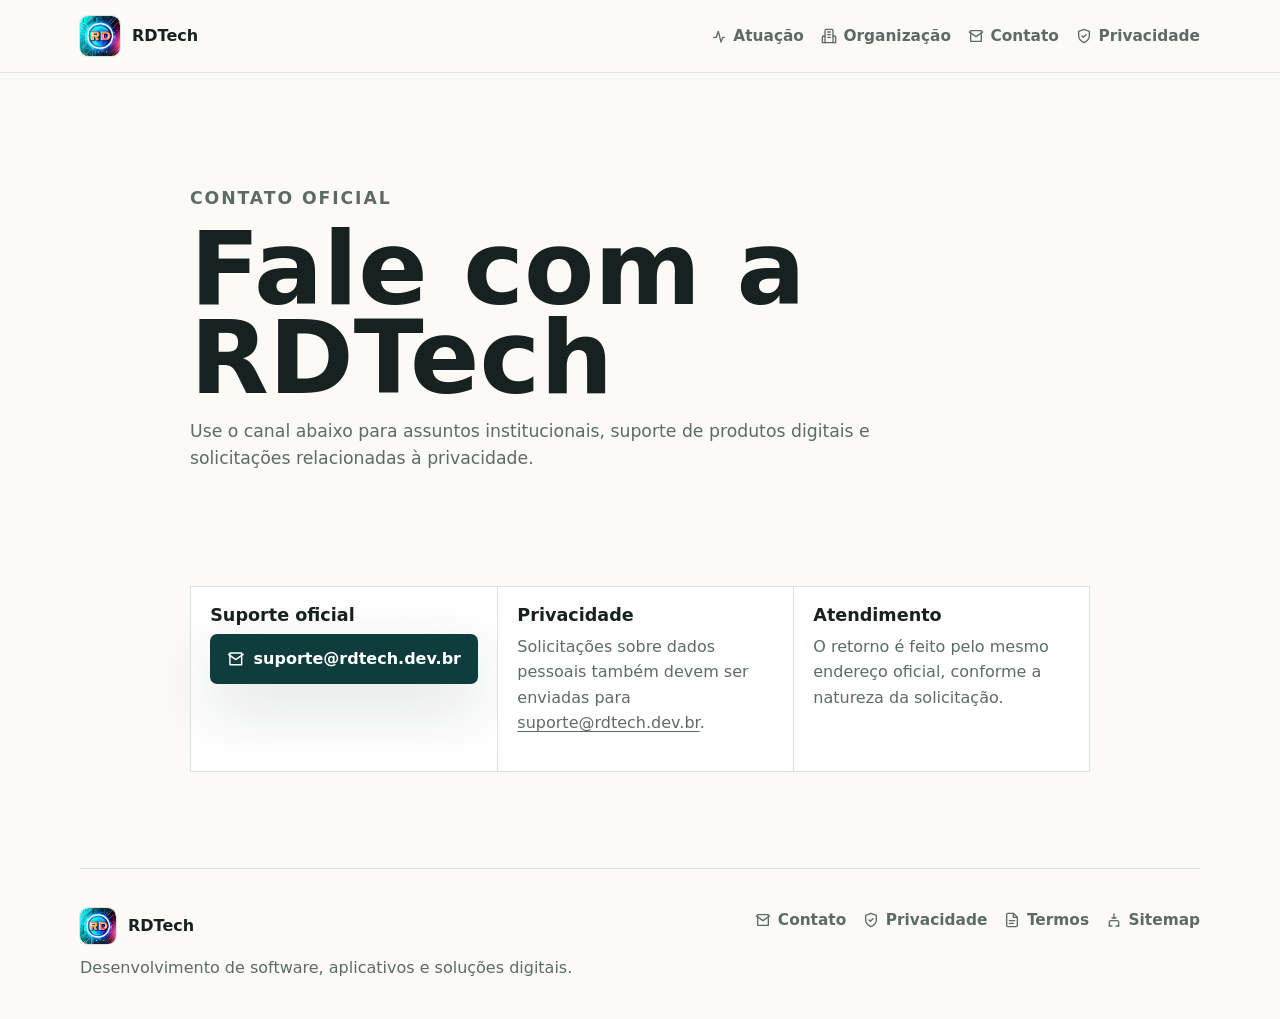
==== contato/index.html @ a83d0377 "Criar site oficial da RDTech" ====
<!doctype html>
<html lang="pt-BR">
  <head>
    <meta charset="utf-8">
    <meta name="viewport" content="width=device-width, initial-scale=1">
    <title>Contato | RDTech</title>
    <meta name="description" content="Canal oficial de contato da RDTech para suporte, privacidade e assuntos institucionais.">
    <meta name="robots" content="index, follow">
    <meta name="theme-color" content="#0f3d3e">
    <link rel="canonical" href="https://rdtech.dev.br/contato/">
    <link rel="icon" href="/assets/rdtech-icon.png" type="image/png">
    <link rel="apple-touch-icon" href="/assets/rdtech-icon.png">
    <link rel="stylesheet" href="/styles.css">
    <script type="application/ld+json">
      {
        "@context": "https://schema.org",
        "@type": "ContactPage",
        "name": "Contato | RDTech",
        "url": "https://rdtech.dev.br/contato/",
        "mainEntity": {
          "@type": "Organization",
          "name": "RDTech",
          "url": "https://rdtech.dev.br/",
          "email": "suporte@rdtech.dev.br"
        }
      }
    </script>
  </head>
  <body>
    <a class="skip-link" href="#conteudo">Ir para o conteúdo</a>
    <header class="site-header" aria-label="Cabeçalho principal">
      <nav class="nav-shell" aria-label="Navegação principal">
        <a class="brand" href="/" aria-label="RDTech, página inicial">
          <img class="brand-icon" src="/assets/rdtech-icon.png" alt="" width="40" height="40" aria-hidden="true">
          <span>RDTech</span>
        </a>
        <div class="nav-links">
          <a href="/#atuacao">
            <svg aria-hidden="true" viewBox="0 0 24 24">
              <path d="M4 14h4l3-9 4 16 3-7h2"/>
            </svg>
            Atuação
          </a>
          <a href="/#organizacao">
            <svg aria-hidden="true" viewBox="0 0 24 24">
              <path d="M6 22V4a2 2 0 0 1 2-2h8a2 2 0 0 1 2 2v18"/>
              <path d="M6 12H4a2 2 0 0 0-2 2v8h20v-8a2 2 0 0 0-2-2h-2"/>
              <path d="M10 6h4"/>
              <path d="M10 10h4"/>
              <path d="M10 14h4"/>
            </svg>
            Organização
          </a>
          <a href="/contato/">
            <svg aria-hidden="true" viewBox="0 0 24 24">
              <path d="M4 4h16v16H4z"/>
              <path d="m22 6-10 7L2 6"/>
            </svg>
            Contato
          </a>
          <a href="/privacidade/">
            <svg aria-hidden="true" viewBox="0 0 24 24">
              <path d="M12 22s8-4 8-10V5l-8-3-8 3v7c0 6 8 10 8 10z"/>
              <path d="M9 12l2 2 4-4"/>
            </svg>
            Privacidade
          </a>
        </div>
      </nav>
    </header>

    <main id="conteudo">
      <section class="page-hero" aria-labelledby="page-title">
        <p class="eyebrow">Contato oficial</p>
        <h1 id="page-title">Fale com a RDTech</h1>
        <p>Use o canal abaixo para assuntos institucionais, suporte de produtos digitais e solicitações relacionadas à privacidade.</p>
      </section>

      <section class="content-page" aria-label="Canais de contato">
        <div class="contact-methods">
          <article>
            <h2>Suporte oficial</h2>
            <p><a class="button button-primary" href="mailto:suporte@rdtech.dev.br">
              <svg aria-hidden="true" viewBox="0 0 24 24">
                <path d="M4 4h16v16H4z"/>
                <path d="m22 6-10 7L2 6"/>
              </svg>
              suporte@rdtech.dev.br
            </a></p>
          </article>
          <article>
            <h2>Privacidade</h2>
            <p>Solicitações sobre dados pessoais também devem ser enviadas para <a href="mailto:suporte@rdtech.dev.br">suporte@rdtech.dev.br</a>.</p>
          </article>
          <article>
            <h2>Atendimento</h2>
            <p>O retorno é feito pelo mesmo endereço oficial, conforme a natureza da solicitação.</p>
          </article>
        </div>
      </section>
    </main>

    <footer class="site-footer">
      <div>
        <a class="brand footer-brand" href="/" aria-label="RDTech, página inicial">
          <img class="brand-icon" src="/assets/rdtech-icon.png" alt="" width="36" height="36" aria-hidden="true">
          <span>RDTech</span>
        </a>
        <p>Desenvolvimento de software, aplicativos e soluções digitais.</p>
      </div>
      <nav class="footer-links" aria-label="Links do rodapé">
        <a href="/contato/">
          <svg aria-hidden="true" viewBox="0 0 24 24">
            <path d="M4 4h16v16H4z"/>
            <path d="m22 6-10 7L2 6"/>
          </svg>
          Contato
        </a>
        <a href="/privacidade/">
          <svg aria-hidden="true" viewBox="0 0 24 24">
            <path d="M12 22s8-4 8-10V5l-8-3-8 3v7c0 6 8 10 8 10z"/>
            <path d="M9 12l2 2 4-4"/>
          </svg>
          Privacidade
        </a>
        <a href="/termos/">
          <svg aria-hidden="true" viewBox="0 0 24 24">
            <path d="M14 2H6a2 2 0 0 0-2 2v16a2 2 0 0 0 2 2h12a2 2 0 0 0 2-2V8z"/>
            <path d="M14 2v6h6"/>
            <path d="M8 13h8"/>
            <path d="M8 17h6"/>
          </svg>
          Termos
        </a>
        <a href="/sitemap.xml">
          <svg aria-hidden="true" viewBox="0 0 24 24">
            <path d="M12 3v6"/>
            <path d="M5 21v-6a2 2 0 0 1 2-2h10a2 2 0 0 1 2 2v6"/>
            <path d="M5 21h4"/>
            <path d="M15 21h4"/>
            <path d="M9 9h6"/>
          </svg>
          Sitemap
        </a>
      </nav>
    </footer>
  </body>
</html>
---- styles.css ----
:root {
  color-scheme: light;
  --ink: #172120;
  --muted: #5d6b67;
  --paper: #fbfaf7;
  --surface: #ffffff;
  --line: #dce4df;
  --teal: #0f6f68;
  --teal-dark: #0f3d3e;
  --lime: #b7d645;
  --coral: #d96c4f;
  --shadow: 0 22px 65px rgba(23, 33, 32, 0.14);
  font-family: Inter, ui-sans-serif, system-ui, -apple-system, BlinkMacSystemFont, "Segoe UI", sans-serif;
}

* {
  box-sizing: border-box;
}

html {
  scroll-behavior: smooth;
}

body {
  margin: 0;
  background: var(--paper);
  color: var(--ink);
  line-height: 1.6;
  text-rendering: optimizeLegibility;
}

img {
  display: block;
  max-width: 100%;
}

a {
  color: inherit;
  text-decoration-thickness: 0.08em;
  text-underline-offset: 0.18em;
}

a:hover {
  color: var(--teal);
}

.skip-link {
  position: absolute;
  left: 1rem;
  top: 1rem;
  z-index: 30;
  transform: translateY(-150%);
  background: var(--ink);
  color: #fff;
  padding: 0.6rem 0.8rem;
  border-radius: 0.4rem;
}

.skip-link:focus {
  transform: translateY(0);
}

.site-header {
  position: sticky;
  top: 0;
  z-index: 20;
  background: rgba(251, 250, 247, 0.91);
  border-bottom: 1px solid rgba(220, 228, 223, 0.86);
  backdrop-filter: blur(18px);
}

.nav-shell,
.site-footer,
.section,
.identity-strip {
  width: min(1120px, calc(100% - 2rem));
  margin-inline: auto;
}

.nav-shell {
  min-height: 72px;
  display: flex;
  align-items: center;
  justify-content: space-between;
  gap: 1.5rem;
}

.brand {
  display: inline-flex;
  align-items: center;
  gap: 0.75rem;
  color: var(--ink);
  font-weight: 800;
  letter-spacing: 0;
  text-decoration: none;
}

.brand img {
  width: 40px;
  height: 40px;
}

.footer-brand img {
  width: 36px;
  height: 36px;
}

.brand-icon {
  flex: 0 0 auto;
  border-radius: 0.55rem;
  object-fit: cover;
  box-shadow: 0 0 0 1px rgba(23, 33, 32, 0.12);
}

.nav-links,
.footer-links {
  display: flex;
  flex-wrap: wrap;
  align-items: center;
  justify-content: flex-end;
  gap: 0.35rem 1.05rem;
  color: var(--muted);
  font-size: 0.96rem;
  font-weight: 650;
}

.nav-links a,
.footer-links a {
  display: inline-flex;
  align-items: center;
  gap: 0.42rem;
  text-decoration: none;
}

.nav-links svg,
.footer-links svg {
  width: 1rem;
  height: 1rem;
  flex: 0 0 auto;
  fill: none;
  stroke: currentColor;
  stroke-width: 2;
  stroke-linecap: round;
  stroke-linejoin: round;
}

.hero {
  position: relative;
  min-height: clamp(560px, 78svh, 760px);
  overflow: hidden;
  display: grid;
  align-items: center;
  isolation: isolate;
}

.hero-media,
.hero-image,
.hero-overlay {
  position: absolute;
  inset: 0;
  width: 100%;
  height: 100%;
}

.hero-image {
  object-fit: cover;
  object-position: 60% center;
}

.hero-media {
  z-index: -2;
}

.hero-overlay {
  z-index: -1;
  background:
    linear-gradient(90deg, rgba(251, 250, 247, 0.98) 0%, rgba(251, 250, 247, 0.89) 34%, rgba(251, 250, 247, 0.46) 66%, rgba(251, 250, 247, 0.2) 100%),
    linear-gradient(180deg, rgba(251, 250, 247, 0.08), rgba(251, 250, 247, 0.92));
}

.hero-content {
  width: min(1120px, calc(100% - 2rem));
  margin-inline: auto;
  padding-block: clamp(4rem, 9vw, 7rem);
}

.eyebrow {
  margin: 0 0 0.8rem;
  color: var(--teal-dark);
  font-size: 0.78rem;
  font-weight: 850;
  letter-spacing: 0.11em;
  text-transform: uppercase;
}

h1,
h2,
h3,
p {
  margin-top: 0;
}

h1 {
  max-width: 8ch;
  margin-bottom: 1rem;
  font-size: clamp(4rem, 12vw, 8.8rem);
  line-height: 0.86;
  letter-spacing: 0;
}

h2 {
  margin-bottom: 1rem;
  font-size: clamp(2rem, 5vw, 4.35rem);
  line-height: 0.98;
  letter-spacing: 0;
}

h3 {
  margin-bottom: 0.65rem;
  font-size: 1.2rem;
  line-height: 1.2;
}

.hero-copy {
  max-width: 41rem;
  margin-bottom: 1.7rem;
  color: #2b3735;
  font-size: clamp(1.05rem, 2.4vw, 1.35rem);
}

.hero-actions {
  display: flex;
  flex-wrap: wrap;
  gap: 0.75rem;
}

.button {
  display: inline-flex;
  min-height: 46px;
  align-items: center;
  justify-content: center;
  gap: 0.55rem;
  border: 1px solid transparent;
  border-radius: 0.45rem;
  padding: 0.72rem 1rem;
  font-weight: 800;
  text-decoration: none;
  transition: transform 160ms ease, border-color 160ms ease, background 160ms ease;
}

.button svg {
  width: 1.1rem;
  height: 1.1rem;
  flex: 0 0 auto;
  fill: none;
  stroke: currentColor;
  stroke-width: 2;
  stroke-linecap: round;
  stroke-linejoin: round;
}

.button:hover {
  transform: translateY(-1px);
}

.button-primary {
  background: var(--teal-dark);
  color: #fff;
  box-shadow: var(--shadow);
}

.button-primary:hover {
  color: #fff;
  background: var(--teal);
}

.button-secondary {
  background: rgba(255, 255, 255, 0.72);
  border-color: rgba(15, 61, 62, 0.24);
  color: var(--teal-dark);
}

.identity-strip {
  display: grid;
  grid-template-columns: repeat(3, 1fr);
  gap: 1px;
  margin-top: -2.8rem;
  position: relative;
  z-index: 3;
  overflow: hidden;
  border: 1px solid var(--line);
  border-radius: 0.5rem;
  background: var(--line);
  box-shadow: var(--shadow);
}

.identity-strip > div {
  min-width: 0;
  background: var(--surface);
  padding: 1.15rem;
}

.identity-label {
  display: block;
  color: var(--muted);
  font-size: 0.78rem;
  font-weight: 750;
  text-transform: uppercase;
}

.identity-strip strong {
  display: block;
  overflow-wrap: anywhere;
  font-size: clamp(1rem, 2vw, 1.15rem);
}

.section {
  padding-block: clamp(4.5rem, 9vw, 7.5rem);
}

.section-muted {
  width: 100%;
  max-width: none;
  background: #eef4ef;
}

.section-muted > * {
  width: min(1120px, calc(100% - 2rem));
  margin-inline: auto;
}

.section-heading {
  max-width: 760px;
  margin-bottom: 2.2rem;
}

.section-heading p,
.split-layout p {
  color: var(--muted);
  font-size: 1.05rem;
}

.section-heading.compact {
  margin-bottom: 0;
}

.feature-grid {
  display: grid;
  grid-template-columns: repeat(4, 1fr);
  gap: 1px;
  border: 1px solid var(--line);
  background: var(--line);
}

.feature-item {
  min-height: 260px;
  background: var(--surface);
  padding: clamp(1.2rem, 3vw, 1.6rem);
}

.feature-icon {
  display: inline-flex;
  width: 2.45rem;
  height: 2.45rem;
  align-items: center;
  justify-content: center;
  margin-bottom: 2.6rem;
  border-radius: 50%;
  background: #e8f7d0;
  color: #305400;
  font-size: 0.78rem;
  font-weight: 900;
}

.feature-item:nth-child(2) .feature-icon {
  background: #d9f2ee;
  color: #0f544f;
}

.feature-item:nth-child(3) .feature-icon {
  background: #ffe6dd;
  color: #7c2c18;
}

.feature-item:nth-child(4) .feature-icon {
  background: #f2eddf;
  color: #5d4c17;
}

.feature-item p {
  color: var(--muted);
}

.organization-layout {
  display: grid;
  grid-template-columns: minmax(0, 0.85fr) minmax(320px, 1.15fr);
  gap: clamp(2rem, 6vw, 5rem);
  align-items: start;
}

.info-list {
  margin: 0;
  border-top: 1px solid #cfdad4;
}

.info-list div {
  display: grid;
  grid-template-columns: 150px minmax(0, 1fr);
  gap: 1rem;
  padding: 1rem 0;
  border-bottom: 1px solid #cfdad4;
}

.info-list dt {
  color: var(--muted);
  font-weight: 750;
}

.info-list dd {
  min-width: 0;
  margin: 0;
  overflow-wrap: anywhere;
  font-weight: 760;
}

.split-layout {
  display: grid;
  grid-template-columns: minmax(240px, 0.8fr) minmax(0, 1.2fr);
  gap: clamp(1.5rem, 5vw, 4rem);
  align-items: start;
  border-top: 2px solid var(--ink);
  padding-top: 1.4rem;
}

.site-footer {
  display: flex;
  align-items: flex-start;
  justify-content: space-between;
  gap: 2rem;
  padding-block: 2.4rem;
  border-top: 1px solid var(--line);
  color: var(--muted);
}

.footer-brand {
  margin-bottom: 0.7rem;
}

.site-footer p {
  max-width: 34rem;
  margin-bottom: 0;
}

.page-hero {
  width: min(900px, calc(100% - 2rem));
  margin: 0 auto;
  padding-block: clamp(4rem, 9vw, 7rem) clamp(2.5rem, 6vw, 4rem);
}

.page-hero h1 {
  max-width: 11ch;
  font-size: clamp(3rem, 8vw, 6.4rem);
}

.page-hero p {
  max-width: 45rem;
  color: var(--muted);
  font-size: 1.08rem;
}

.content-page {
  width: min(900px, calc(100% - 2rem));
  margin: 0 auto;
  padding-bottom: clamp(4rem, 8vw, 6rem);
}

.content-page section {
  padding-block: 1.4rem;
  border-top: 1px solid var(--line);
}

.content-page h2 {
  font-size: clamp(1.55rem, 3vw, 2.25rem);
  line-height: 1.1;
}

.content-page p,
.content-page li {
  color: var(--muted);
}

.content-page ul {
  padding-left: 1.2rem;
}

.contact-methods {
  display: grid;
  grid-template-columns: repeat(3, 1fr);
  gap: 1px;
  margin-top: 2rem;
  border: 1px solid var(--line);
  background: var(--line);
}

.contact-methods article {
  background: var(--surface);
  padding: 1.2rem;
}

.contact-methods h2 {
  margin-bottom: 0.5rem;
  font-size: 1.1rem;
}

@media (max-width: 860px) {
  .nav-shell {
    align-items: flex-start;
    flex-direction: column;
    padding-block: 0.85rem;
  }

  .nav-links {
    justify-content: flex-start;
  }

  .hero {
    min-height: auto;
  }

  .hero-content {
    padding-block: 4.4rem 5.6rem;
  }

  .hero-overlay {
    background:
      linear-gradient(180deg, rgba(251, 250, 247, 0.97), rgba(251, 250, 247, 0.88) 48%, rgba(251, 250, 247, 0.72)),
      linear-gradient(90deg, rgba(251, 250, 247, 0.92), rgba(251, 250, 247, 0.56));
  }

  .identity-strip,
  .feature-grid,
  .organization-layout,
  .split-layout,
  .contact-methods {
    grid-template-columns: 1fr;
  }

  .identity-strip {
    margin-top: 0;
    width: 100%;
    border-left: 0;
    border-right: 0;
    border-radius: 0;
  }

  .feature-item {
    min-height: 210px;
  }

  .site-footer {
    flex-direction: column;
  }
}

@media (max-width: 560px) {
  .nav-links {
    display: grid;
    grid-template-columns: repeat(2, minmax(0, 1fr));
    width: 100%;
  }

  .hero-actions {
    display: grid;
  }

  .button {
    width: 100%;
  }

  .info-list div {
    grid-template-columns: 1fr;
    gap: 0.25rem;
  }

  .footer-links {
    justify-content: flex-start;
  }
}

@media (prefers-reduced-motion: reduce) {
  *,
  *::before,
  *::after {
    scroll-behavior: auto !important;
    transition: none !important;
  }
}
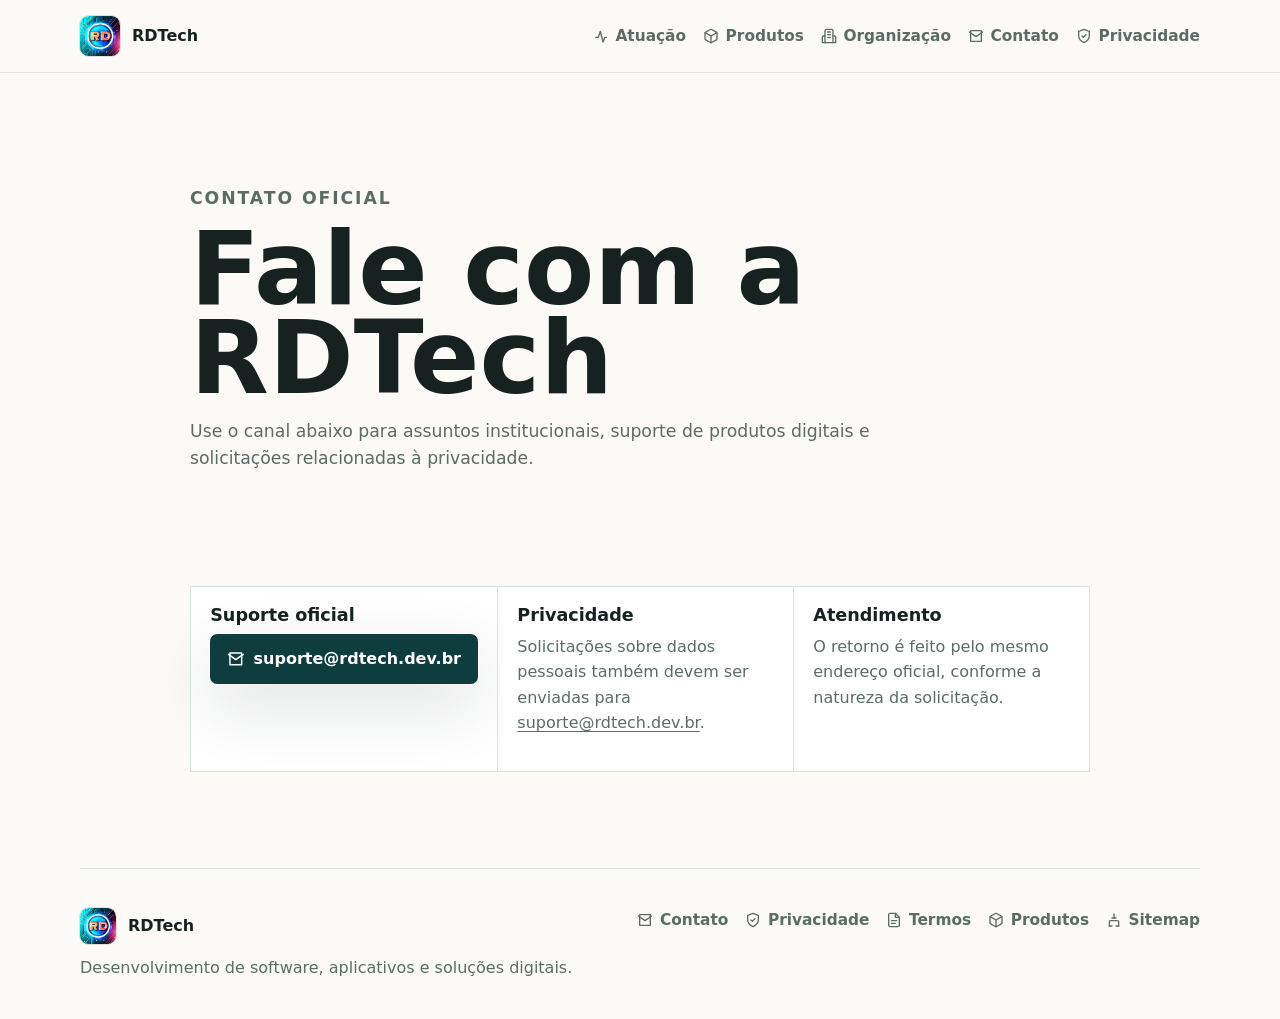
==== commit 53754216: "Adiciona Carro das Delicias aos produtos" ====
--- a/contato/index.html
+++ b/contato/index.html
@@ -40,6 +40,14 @@
               <path d="M4 14h4l3-9 4 16 3-7h2"/>
             </svg>
             Atuação
+          </a>
+          <a href="/#produtos">
+            <svg aria-hidden="true" viewBox="0 0 24 24">
+              <path d="M21 16V8a2 2 0 0 0-1-1.73l-7-4a2 2 0 0 0-2 0l-7 4A2 2 0 0 0 3 8v8a2 2 0 0 0 1 1.73l7 4a2 2 0 0 0 2 0l7-4A2 2 0 0 0 21 16z"/>
+              <path d="m3.27 6.96 8.73 5.05 8.73-5.05"/>
+              <path d="M12 22.08V12"/>
+            </svg>
+            Produtos
           </a>
           <a href="/#organizacao">
             <svg aria-hidden="true" viewBox="0 0 24 24">
@@ -132,6 +140,14 @@
           </svg>
           Termos
         </a>
+        <a href="/produtos/carro-das-delicias/">
+          <svg aria-hidden="true" viewBox="0 0 24 24">
+            <path d="M21 16V8a2 2 0 0 0-1-1.73l-7-4a2 2 0 0 0-2 0l-7 4A2 2 0 0 0 3 8v8a2 2 0 0 0 1 1.73l7 4a2 2 0 0 0 2 0l7-4A2 2 0 0 0 21 16z"/>
+            <path d="m3.27 6.96 8.73 5.05 8.73-5.05"/>
+            <path d="M12 22.08V12"/>
+          </svg>
+          Produtos
+        </a>
         <a href="/sitemap.xml">
           <svg aria-hidden="true" viewBox="0 0 24 24">
             <path d="M12 3v6"/>
--- a/styles.css
+++ b/styles.css
@@ -432,6 +432,143 @@
   padding-top: 1.4rem;
 }
 
+.product-grid {
+  margin-top: 2rem;
+}
+
+.product-card {
+  display: grid;
+  grid-template-columns: minmax(180px, 0.36fr) minmax(0, 1fr);
+  gap: 1px;
+  overflow: hidden;
+  border: 1px solid var(--line);
+  border-radius: 0.5rem;
+  background: var(--line);
+  box-shadow: var(--shadow);
+}
+
+.product-card-media {
+  display: grid;
+  min-height: 280px;
+  place-items: center;
+  background:
+    radial-gradient(circle at 30% 20%, rgba(183, 214, 69, 0.36), transparent 34%),
+    linear-gradient(135deg, #101918, #0f6f68);
+}
+
+.product-card-media img,
+.app-summary img {
+  border-radius: 1.2rem;
+  box-shadow: 0 18px 42px rgba(23, 33, 32, 0.22);
+}
+
+.product-card-content {
+  background: var(--surface);
+  padding: clamp(1.4rem, 4vw, 2rem);
+}
+
+.product-status {
+  display: inline-flex;
+  margin-bottom: 0.8rem;
+  border: 1px solid rgba(15, 111, 104, 0.2);
+  border-radius: 999px;
+  padding: 0.3rem 0.62rem;
+  color: var(--teal-dark);
+  font-size: 0.78rem;
+  font-weight: 850;
+  text-transform: uppercase;
+}
+
+.product-card-content h3 {
+  font-size: clamp(1.7rem, 4vw, 3.1rem);
+  line-height: 1;
+}
+
+.product-card-content p {
+  color: var(--muted);
+  font-size: 1.05rem;
+}
+
+.product-actions {
+  display: flex;
+  flex-wrap: wrap;
+  gap: 0.75rem;
+  margin-top: 1.4rem;
+}
+
+.product-hero {
+  display: grid;
+  width: min(1120px, calc(100% - 2rem));
+  grid-template-columns: minmax(0, 1fr) minmax(280px, 360px);
+  gap: clamp(2rem, 6vw, 4rem);
+  align-items: center;
+}
+
+.product-hero h1 {
+  max-width: 11ch;
+}
+
+.app-summary {
+  border: 1px solid var(--line);
+  border-radius: 0.5rem;
+  background: var(--surface);
+  padding: clamp(1.2rem, 3vw, 1.6rem);
+  box-shadow: var(--shadow);
+}
+
+.app-summary img {
+  width: min(160px, 48vw);
+  height: auto;
+  margin-bottom: 1.4rem;
+}
+
+.app-summary dl {
+  margin: 0;
+}
+
+.app-summary div {
+  padding-block: 0.85rem;
+  border-top: 1px solid var(--line);
+}
+
+.app-summary dt {
+  color: var(--muted);
+  font-size: 0.8rem;
+  font-weight: 800;
+  text-transform: uppercase;
+}
+
+.app-summary dd {
+  margin: 0;
+  overflow-wrap: anywhere;
+  font-weight: 760;
+}
+
+.document-list {
+  display: grid;
+  gap: 0.75rem;
+}
+
+.document-list a {
+  display: flex;
+  min-height: 54px;
+  align-items: center;
+  justify-content: space-between;
+  border: 1px solid var(--line);
+  border-radius: 0.45rem;
+  background: var(--surface);
+  padding: 0.9rem 1rem;
+  color: var(--teal-dark);
+  font-weight: 800;
+  text-decoration: none;
+}
+
+.document-list a::after {
+  content: "\2197";
+  margin-left: 1rem;
+  color: var(--coral);
+}
+
 .site-footer {
   display: flex;
   align-items: flex-start;
@@ -541,7 +678,9 @@
   .feature-grid,
   .organization-layout,
   .split-layout,
-  .contact-methods {
+  .contact-methods,
+  .product-card,
+  .product-hero {
     grid-template-columns: 1fr;
   }
 
@@ -557,6 +696,10 @@
     min-height: 210px;
   }
 
+  .product-card-media {
+    min-height: 210px;
+  }
+
   .site-footer {
     flex-direction: column;
   }
